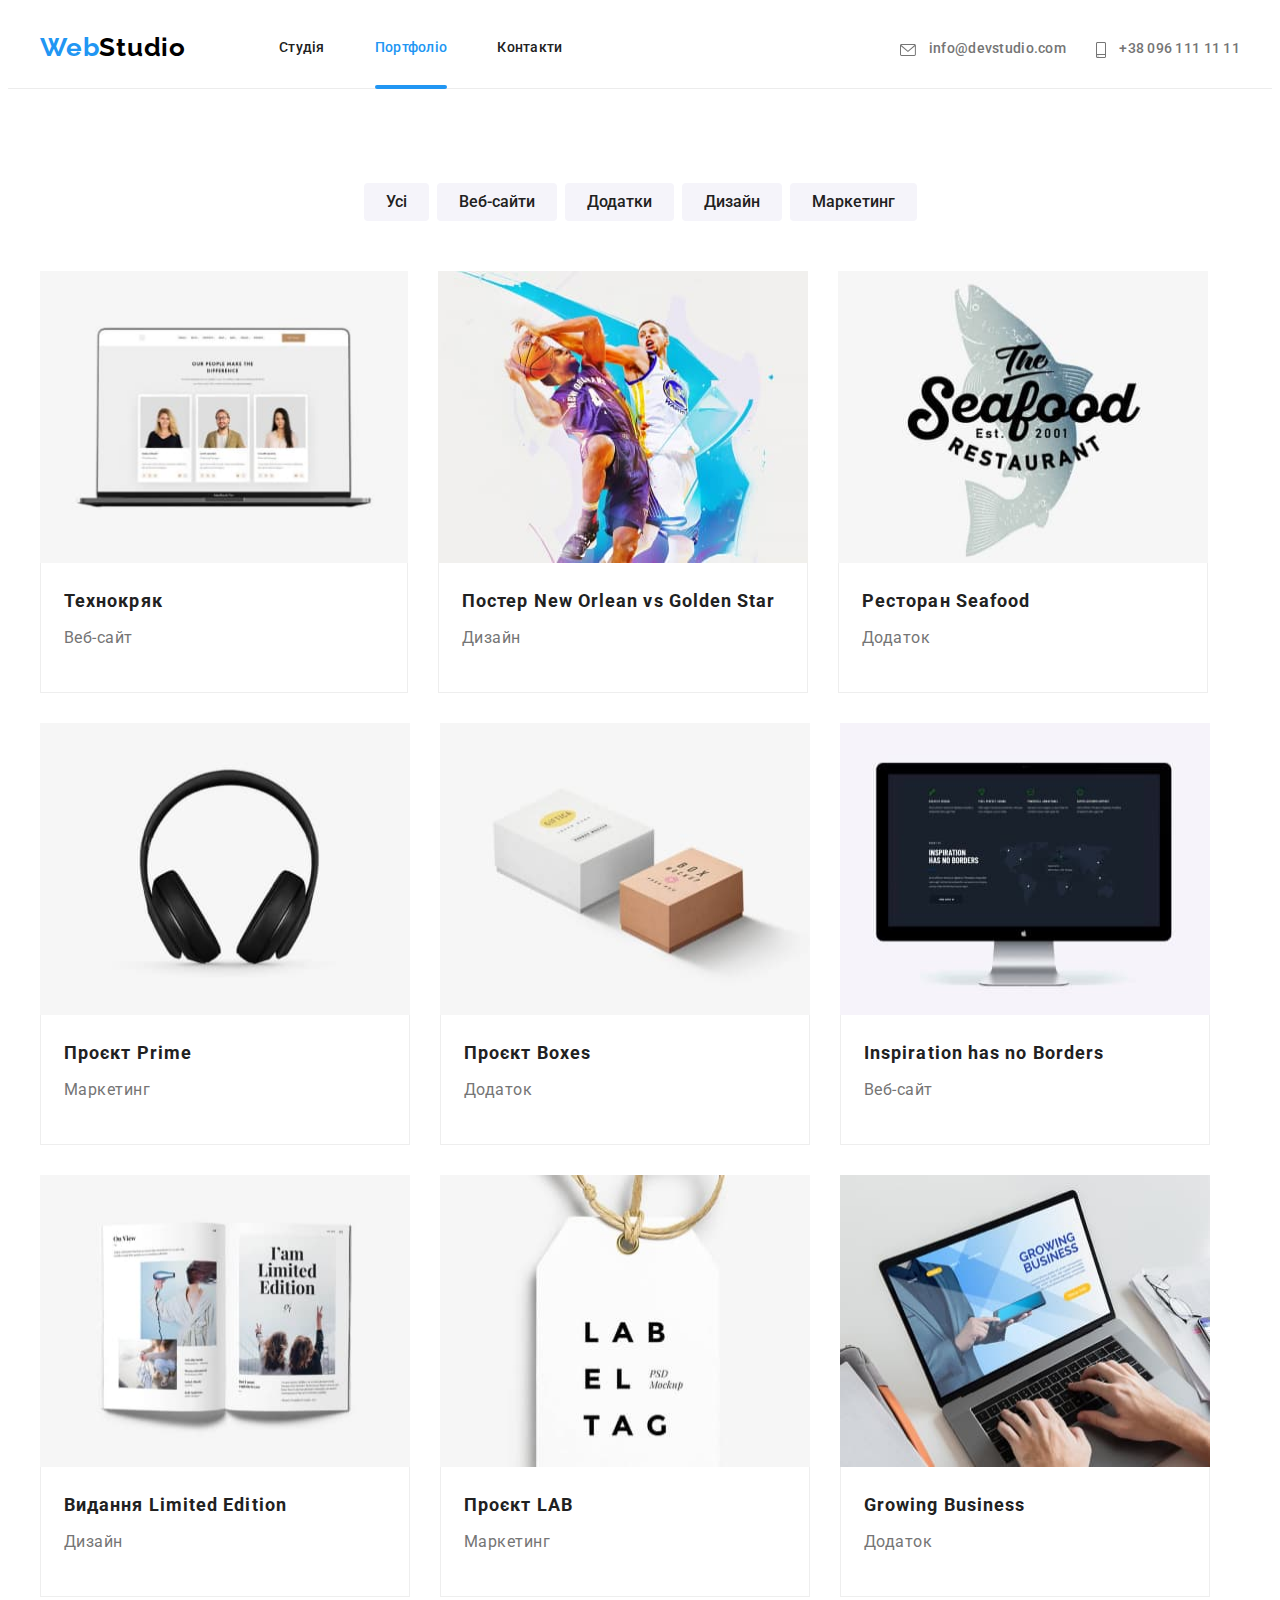
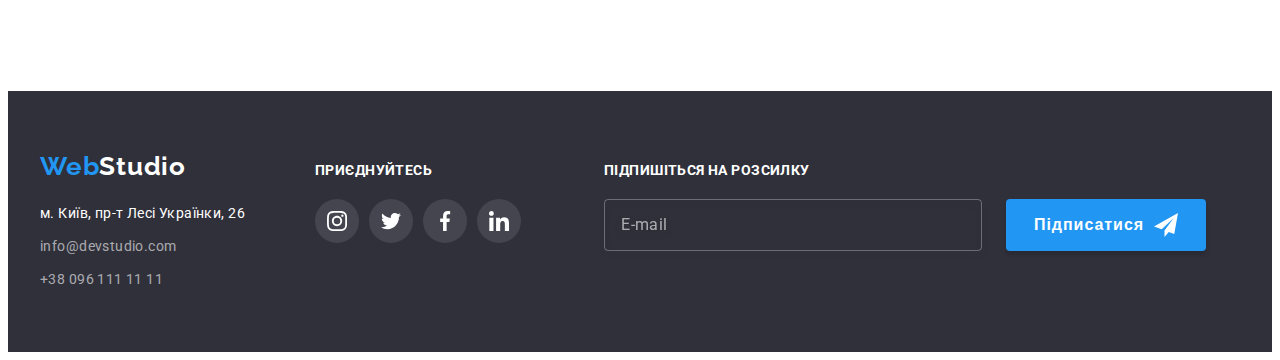
==== portfolio.html @ fc3a4c30 "copy with mod-07" ====
<!DOCTYPE html>
<html lang="uk">
  <head>
    <meta charset="UTF-8" />
    <meta http-equiv="X-UA-Compatible" content="IE=edge" />
    <meta name="viewport" content="width=device-width, initial-scale=1.0" />
    <title>Web studio</title>
    <link
      href="https://fonts.googleapis.com/css2?family=Raleway:wght@700&family=Roboto:wght@400;500;700;900&display=swap"
      rel="stylesheet"
    />
    <link
      rel="stylesheet"
      href="https://cdnjs.cloudflare.com/ajax/libs/modern-normalize/1.1.0/modern-normalize.min.css"
      integrity="sha512-wpPYUAdjBVSE4KJnH1VR1HeZfpl1ub8YT/NKx4PuQ5NmX2tKuGu6U/JRp5y+Y8XG2tV+wKQpNHVUX03MfMFn9Q=="
      crossorigin="anonymous"
      referrerpolicy="no-referrer"
    />
        <link rel="stylesheet" href="./css/main.min.css">
  </head>
  <body>
    <!--                                           ХЕДЕР-->
    <header class="header">
      <div class="header-container">
        <nav class="nav">
          <a href="" class="logo"><span class="logo-header-footer">Web</span>Studio</a>
          <ul class="site-nav list">
            <li class="item"><a href="./index.html" class="link">Студія</a></li>
            <li class="item">
              <a href="" class="link current">Портфоліо</a>
            </li>
            <li class="item"><a href="" class="link">Контакти</a></li>
          </ul>
        </nav>
        <ul class="auth-nav list">
          <li class="item">
            <a href="mailto:info@devstudio.com" class="link">
              <svg class="logo" width="16" height="12">
                <use href="./images/sprite.svg#envelope"></use>
              </svg>
              info@devstudio.com</a
            >
          </li>
          <li class="item">
            <a href="tel:+380961111111" class="link">
              <svg class="logo" width="10" height="16">
                <use href="./images/sprite.svg#smartphone"></use>
              </svg>
              +38 096 111 11 11</a
            >
          </li>
        </ul>
      </div>
    </header>
    <main>
      <section class="section section-footer">
        <div class="container">
          <h1 class="section-title visually-hidden">Портфоліо</h1>
          <!--                               Список кнопок -->
          <ul class="list butt-portfolio">
            <li class="item">
              <button type="button" class="button-grey">Усі</button>
            </li>
            <li class="item">
              <button type="button" class="button-grey">Веб-сайти</button>
            </li>
            <li class="item">
              <button type="button" class="button-grey">Додатки</button>
            </li>
            <li class="item">
              <button type="button" class="button-grey">Дизайн</button>
            </li>
            <li class="item">
              <button type="button" class="button-grey">Маркетинг</button>
            </li>
          </ul>
          <!--                              Портфолио работ -->
          <ul class="portfolio-list list">
            <li class="item">
              <a href="" class="portfolio-link">
                <div class="portfolio-thumb">
                  <img
                    class="portfolio-photo"
                    src="./images/portfolio-01.jpg"
                    alt="Три карточки с фото людей и данными о них"
                    width="368"
                    height="292"
                  />
                  <div class="portfoli-overlay">
                    <p class="text">
                      Ресурс пропонує комплексні пропозиції з різним рівнем
                      функціоналу та сервісів. Все це дозволить відвідувачу
                      отримати вичерпні відомості про компанію чи приватну
                      особу.
                    </p>
                  </div>
                </div>
                <div class="caption-photo">
                  <h2 class="title">Технокряк</h2>
                  <p class="text">Веб-сайт</p>
                </div>
              </a>
            </li>
            <li class="item">
              <a href="" class="portfolio-link">
                <div class="portfolio-thumb">
                  <img
                    class="portfolio-photo"
                    src="./images/portfolio-02.jpg"
                    alt="Два игрока из сражающихся команд"
                    width="370"
                    height="292"
                  />
                  <div class="portfoli-overlay">
                    <p class="text">
                      Ресурс пропонує комплексні пропозиції з різним рівнем
                      функціоналу та сервісів. Все це дозволить відвідувачу
                      отримати вичерпні відомості про компанію чи приватну
                      особу.
                    </p>
                  </div>
                </div>
                <div class="caption-photo">
                  <h2 class="title">Постер New Orlean vs Golden Star</h2>
                  <p class="text">Дизайн</p>
                </div>
              </a>
            </li>
            <li class="item">
              <a href="" class="portfolio-link">
                <div class="portfolio-thumb">
                  <img
                    class="portfolio-photo"
                    src="./images/portfolio-03.jpg"
                    alt="Логотип ресторана"
                    width="370"
                    height="292"
                  />
                  <div class="portfoli-overlay">
                    <p class="text">
                      Ресурс пропонує комплексні пропозиції з різним рівнем
                      функціоналу та сервісів. Все це дозволить відвідувачу
                      отримати вичерпні відомості про компанію чи приватну
                      особу.
                    </p>
                  </div>
                </div>
                <div class="caption-photo">
                  <h2 class="title">Ресторан Seafood</h2>
                  <p class="text">Додаток</p>
                </div>
              </a>
            </li>
            <li class="item">
              <a href="" class="portfolio-link">
                <div class="portfolio-thumb">
                  <img
                    class="portfolio-photo"
                    src="./images/portfolio-04.jpg"
                    alt="Наушники"
                    width="370"
                    height="292"
                  />
                  <div class="portfoli-overlay">
                    <p class="text">
                      Ресурс пропонує комплексні пропозиції з різним рівнем
                      функціоналу та сервісів. Все це дозволить відвідувачу
                      отримати вичерпні відомості про компанію чи приватну
                      особу.
                    </p>
                  </div>
                </div>
                <div class="caption-photo">
                  <h2 class="title">Проєкт Prime</h2>
                  <p class="text">Маркетинг</p>
                </div>
              </a>
            </li>
            <li class="item">
              <a href="" class="portfolio-link">
                <div class="portfolio-thumb">
                  <img
                    class="portfolio-photo"
                    src="./images/portfolio-05.jpg"
                    alt="Две коробки"
                    width="370"
                    height="292"
                  />
                  <div class="portfoli-overlay">
                    <p class="text">
                      Ресурс пропонує комплексні пропозиції з різним рівнем
                      функціоналу та сервісів. Все це дозволить відвідувачу
                      отримати вичерпні відомості про компанію чи приватну
                      особу.
                    </p>
                  </div>
                </div>
                <div class="caption-photo">
                  <h2 class="title">Проєкт Boxes</h2>
                  <p class="text">Додаток</p>
                </div>
              </a>
            </li>
            <li class="item">
              <a href="" class="portfolio-link">
                <div class="portfolio-thumb">
                  <img
                    class="portfolio-photo"
                    src="./images/portfolio-06.jpg"
                    alt="Монитор с работающей программой"
                    width="370"
                    height="292"
                  />
                  <div class="portfoli-overlay">
                    <p class="text">
                      Ресурс пропонує комплексні пропозиції з різним рівнем
                      функціоналу та сервісів. Все це дозволить відвідувачу
                      отримати вичерпні відомості про компанію чи приватну
                      особу.
                    </p>
                  </div>
                </div>
                <div class="caption-photo">
                  <h2 class="title">Inspiration has no Borders</h2>
                  <p class="text">Веб-сайт</p>
                </div>
              </a>
            </li>
            <li class="item">
              <a href="" class="portfolio-link">
                <div class="portfolio-thumb">
                  <img
                    class="portfolio-photo"
                    src="./images/portfolio-07.jpg"
                    alt="Раскрытый журнал"
                    width="370"
                    height="292"
                  />
                  <div class="portfoli-overlay">
                    <p class="text">
                      Ресурс пропонує комплексні пропозиції з різним рівнем
                      функціоналу та сервісів. Все це дозволить відвідувачу
                      отримати вичерпні відомості про компанію чи приватну
                      особу.
                    </p>
                  </div>
                </div>
                <div class="caption-photo">
                  <h2 class="title">Видання Limited Edition</h2>
                  <p class="text">Дизайн</p>
                </div>
              </a>
            </li>
            <li class="item">
              <a href="" class="portfolio-link">
                <div class="portfolio-thumb">
                  <img
                    class="portfolio-photo"
                    src="./images/portfolio-08.jpg"
                    alt="Подвеска"
                    width="370"
                    height="292"
                  />
                  <div class="portfoli-overlay">
                    <p class="text">
                      Ресурс пропонує комплексні пропозиції з різним рівнем
                      функціоналу та сервісів. Все це дозволить відвідувачу
                      отримати вичерпні відомості про компанію чи приватну
                      особу.
                    </p>
                  </div>
                </div>
                <div class="caption-photo">
                  <h2 class="title">Проєкт LAB</h2>
                  <p class="text">Маркетинг</p>
                </div>
              </a>
            </li>
            <li class="item">
              <a href="" class="portfolio-link">
                <div class="portfolio-thumb">
                  <img
                    class="portfolio-photo"
                    src="./images/portfolio-09.jpg"
                    alt="Человек работает за ноутбуком"
                    width="370"
                    height="292"
                  />
                  <div class="portfoli-overlay">
                    <p class="text">
                      Ресурс пропонує комплексні пропозиції з різним рівнем
                      функціоналу та сервісів. Все це дозволить відвідувачу
                      отримати вичерпні відомості про компанію чи приватну
                      особу.
                    </p>
                  </div>
                </div>
                <div class="caption-photo">
                  <h2 class="title">Growing Business</h2>
                  <p class="text">Додаток</p>
                </div>
              </a>
            </li>
          </ul>
        </div>
      </section>
    </main>
    <!--                                            Футер-->

    <footer class="footer">
      <div class="container address-footer">
        <div class="adrress-all">
          <a href="" class="logo"
            ><span class="logo-header-footer">Web</span>Studio</a
          >
          <address class="address">
            <ul class="list">
              <li class="item">
                <a
                  class="link address-link"
                  href="https://goo.gl/maps/MC3FKYj6ZszySW3c8"
                  target="_blank"
                  >м. Київ, пр-т Лесі Українки, 26</a
                >
              </li>
              <li class="item">
                <a href="mailto:info@devstudio.com" class="link email hover"
                  >info@devstudio.com</a
                >
              </li>
              <li>
                <a href="tel:+380961111111" class="link phone hover"
                  >+38 096 111 11 11</a
                >
              </li>
            </ul>
          </address>
        </div>
        <div class="call">
          <strong class="subtitle-call">приєднуйтесь</strong>
          <ul class="list social-call">
            <li class="item-social-call">
              <a class="link-call" href="">
                <svg class="call-social-icon" width="20" height="20">
                  <use href="./images/sprite.svg#instagram"></use>
                </svg>
              </a>
            </li>
            <li class="item-social-call">
              <a class="link-call" href="">
                <svg class="call-social-icon" width="20" height="20">
                  <use href="./images/sprite.svg#twitter"></use>
                </svg>
              </a>
            </li>
            <li class="item-social-call">
              <a class="link-call" href="">
                <svg class="call-social-icon" width="20" height="20">
                  <use href="./images/sprite.svg#facebook"></use>
                </svg>
              </a>
            </li>
            <li class="item-social-call">
              <a class="link-call" href="">
                <svg class="call-social-icon" width="20" height="20">
                  <use href="./images/sprite.svg#linkedin"></use>
                </svg>
              </a>
            </li>
          </ul>
        </div>
        <div class="subscribe">
          <strong class="subscribe-text">Підпишіться на розсилку</strong>

          <form class="form-email">
            <input
              class="email-input"
              type="email"
              name="mail"
              placeholder="E-mail"
            />

            <button class="btn-telegram" type="submit">
              Підписатися

              <svg class="icon-in">
                <use
                  width="24"
                  height="24"
                  href="./images/sprite.svg#send"
                ></use>
              </svg>
            </button>
          </form>

        </div>
      </div>
    </footer>
  </body>
</html>
---- css/main.min.css ----
:root{--color-text-white: #ffffff;--background-color-hero-footer: #2f303a;--background-color: #f5f5f5;--color-acent: #2196f3;--color-black-logo: #000000;--color-title: #212121;--color-text: #757575;--color-button-team: #f5f4fa;--color-footer-telefon: rgba(255, 255, 255, 0.6);--color-btn-active: #188ce8;--color-border: #eeeeee;--color-icon: #afb1b8}body{background-color:var(--color-text-white);color:var(--color-text);font-family:"Roboto",sans-serif}.list{margin-bottom:0;margin-top:0;padding-left:0;list-style:none}h1,h2,h3{margin-bottom:0;margin-top:0}img{display:block}.container{width:1200px;padding-left:15px;padding-right:15px;margin-right:auto;margin-left:auto}.section-title{color:var(--color-title);font-size:36px;line-height:1.17;text-align:center}.visually-hidden{position:absolute;width:1px;height:1px;margin:-1px;border:0;padding:0;white-space:nowrap;clip-path:inset(100%);clip:rect(0 0 0 0);overflow:hidden}.header-container{display:flex;align-items:center;width:1200px;padding-left:15px;padding-right:15px;margin-left:auto;margin-right:auto}.header-container .logo{margin-right:93px;color:var(--color-black-logo);font-family:"Raleway",sans-serif;font-weight:700;font-size:26px;line-height:1.2;letter-spacing:.03em;text-decoration:none}.header{border-bottom:1px solid #ececec}.logo-header-footer{color:var(--color-acent)}.site-nav.list{display:flex;align-items:center}.site-nav .item+.item{margin-left:50px}.nav{display:flex;align-items:center}.site-nav .link{display:block;color:var(--color-title)}.site-nav .link,.auth-nav .link{padding-top:32px;padding-bottom:32px;font-weight:500;font-size:14px;line-height:1.14;letter-spacing:.02em;text-decoration:none;transition:color 250ms cubic-bezier(0.4, 0, 0.2, 1)}.site-nav .link:hover,.site-nav .link:focus{color:var(--color-acent)}.site-nav .link.current{color:var(--color-acent);position:relative}.site-nav .link.current::after{display:block;position:absolute;content:"";width:100%;height:4px;bottom:-1px;left:0;background-color:var(--color-acent);border-radius:2px}.auth-nav.list{display:flex;margin-left:auto}.auth-nav .item+.item{margin-left:30px}.auth-nav .link{color:var(--color-text);fill:var(--color-text);transition:color 250ms cubic-bezier(0.4, 0, 0.2, 1),fill 250ms cubic-bezier(0.4, 0, 0.2, 1)}.auth-nav .link:hover,.auth-nav .link:focus{color:var(--color-acent);fill:var(--color-acent)}.auth-nav .logo{margin-right:10px;vertical-align:middle}.hero{max-width:1600px;margin:0 auto}.hero--overlay{padding-top:200px;padding-bottom:200px;text-align:center;background-image:linear-gradient(to right, rgba(47, 48, 58, 0.4), rgba(47, 48, 58, 0.4)),url("../images/bgd.jpg");background-color:var(--background-color-hero-footer);background-repeat:no-repeat;background-position:center;background-size:cover}.hero__container{width:1200px;padding-left:15px;padding-right:15px;margin-left:auto;margin-right:auto}.hero__title{max-width:696px;margin-bottom:30px;margin-right:auto;margin-left:auto;color:var(--color-text-white);font-weight:900;font-size:44px;line-height:1.36;letter-spacing:.06em;text-transform:uppercase}.button--hero{padding:10px 32px;font-family:inherit;font-size:inherit;font-weight:700;line-height:1.88;letter-spacing:.06em;cursor:pointer;border-radius:4px;border-style:none;box-shadow:0px 4px 4px 0px rgba(0,0,0,.15);transition:background-color 250ms cubic-bezier(0.4, 0, 0.2, 1),box-shadow 250ms cubic-bezier(0.4, 0, 0.2, 1)}.button--hero:hover,.button--hero:focus{background-color:#188ce8;box-shadow:0px 4px 4px 0px rgba(0,0,0,.15)}.section-skill{padding-top:94px;padding-bottom:94px}.section-skill__list{display:flex}.section-skill__item+.section-skill__item{margin-left:30px}.caption-skill__title{margin-bottom:10px;color:var(--color-title);font-size:14px;line-height:1.14;text-transform:uppercase}.caption-skill__text{margin-bottom:0;margin-top:0;font-size:14px;line-height:1.71}.section-skill__thumb{display:flex;width:270px;height:120px;justify-content:center;align-items:center;background-color:var(--color-button-team)}.section-skill__logo{margin:0}.section-skill__caption{margin-top:30px}.section-work{padding-bottom:94px}.section-work__container{padding-top:0}.section-work__title{margin-bottom:50px}.section-work__list{display:flex;justify-content:space-between}.section-work__caption{width:370px;height:294px;position:relative}.caption-work__img{max-width:100%;height:100%}.caption-work__text{position:absolute;bottom:0;left:0;width:100%;font-size:14px;line-height:1.14;font-weight:700;letter-spacing:.03em;text-transform:uppercase;text-align:center;margin-bottom:0;margin-top:0;padding-top:27px;padding-bottom:27px;color:var(--color-text-white);background-color:rgba(47,48,58,.8)}.section-team{padding-bottom:94px;padding-top:94px;background-color:var(--color-button-team)}.team-list{display:flex;justify-content:space-between}.team-list .item{text-align:center;background:#fff;box-shadow:0px 1px 3px rgba(0,0,0,.12),0px 1px 1px rgba(0,0,0,.14),0px 2px 1px rgba(0,0,0,.2);border-radius:0px 0px 4px 4px}.team-list .title{margin-bottom:10px;font-size:16px;color:var(--color-title);font-weight:500;line-height:1.19;margin-bottom:10px}.team-list .text{margin-top:0;margin-bottom:16px;line-height:1.19;color:var(--color-text)}.our-team{margin-bottom:50px}.footer-card{padding-top:30px;padding-bottom:30px}.footer-card .social-media{display:flex;justify-content:center;gap:10px}.footer-card .item-social{width:44px;height:44px}.footer-card .team-social-icon{fill:currentColor}.footer-card .link-team{width:100%;height:100%;border-radius:50%;display:flex;justify-content:center;align-items:center;background-color:rgba(0,0,0,0);color:var(--color-icon);transition:background-color 250ms cubic-bezier(0.4, 0, 0.2, 1),color 250ms cubic-bezier(0.4, 0, 0.2, 1)}.footer-card .link-team:hover,.footer-card .link-team:focus{background-color:var(--color-acent);color:var(--color-text-white)}.section-clients{padding-top:94px;padding-bottom:94px}.section-clients .section-title{margin-bottom:50px}.section-clients .thumb{display:flex;justify-content:center;gap:30px}.section-clients .item{width:170px;height:92px}.section-clients .icon{fill:currentColor}.clients .logo{width:100%;height:100%;display:flex;justify-content:center;align-items:center;border:1px solid #afb1b8;border-radius:4px;color:var(--color-icon);transition:color 250ms cubic-bezier(0.4, 0, 0.2, 1),border 250ms cubic-bezier(0.4, 0, 0.2, 1)}.clients .logo:hover,.clients .logo:focus{border:1px solid var(--color-acent);color:var(--color-acent)}.butt-portfolio{display:flex;justify-content:center;margin-bottom:50px}.butt-portfolio .item+.item{margin-left:8px}.button-grey{padding:6px 22px;border-radius:4px;border-style:none;cursor:pointer;color:var(--color-title);background-color:var(--color-button-team);font-family:inherit;font-size:inherit;font-weight:500;line-height:1.63;text-align:center;letter-spacing:inherit;transition:background-color 250ms cubic-bezier(0.4, 0, 0.2, 1),box-shadow 250ms cubic-bezier(0.4, 0, 0.2, 1),color 250ms cubic-bezier(0.4, 0, 0.2, 1)}.button-grey:hover,.button-grey:focus{color:var(--color-text-white);background-color:var(--color-acent);box-shadow:0px 3px 1px rgba(0,0,0,.1),0px 1px 2px rgba(0,0,0,.08),0px 2px 2px rgba(0,0,0,.12)}.section-footer{padding-bottom:94px;padding-top:94px}.portfolio-link{text-decoration:none}.portfolio-list{display:flex;flex-wrap:wrap;gap:30px}.portfolio-list .title{margin-bottom:4px;margin-left:24px;color:var(--color-title);font-size:18px;line-height:2;letter-spacing:.06em}.portfolio-list .text{margin-bottom:20px;margin-top:0;margin-left:24px;line-height:1.88;letter-spacing:.03em;color:var(--color-text)}.portfolio-list .item{background:var(--color-text-white);box-shadow:inset 0 0 0 1px #eee;transition:box-shadow 250ms cubic-bezier(0.4, 0, 0.2, 1)}.portfolio-list .item:hover{box-shadow:0px 1px 1px rgba(0,0,0,.12),0px 4px 4px rgba(0,0,0,.06),1px 4px 6px rgba(0,0,0,.16)}.caption-photo{padding-bottom:20px;padding-top:20px}.portfolio-thumb{position:relative;overflow:hidden}.portfoli-overlay{position:absolute;width:100%;height:100%;bottom:0;left:0;background-color:rgba(33,150,243,.9);transform:translateY(100%);opacity:0;transition:transform 250ms cubic-bezier(0.4, 0, 0.2, 1),opacity 250ms cubic-bezier(0.4, 0, 0.2, 1),box-shadow 250ms cubic-bezier(0.4, 0, 0.2, 1)}.caption{padding-top:20px}.portfolio-photo{display:block}.portfolio-list>.item:hover .portfoli-overlay{transform:translateY(0);opacity:1}.portfoli-overlay>.text{margin:0;padding-top:63px;padding-bottom:63px;padding-left:24px;padding-right:24px;opacity:0;transition:transform 250ms cubic-bezier(0.4, 0, 0.2, 1),opacity 250ms cubic-bezier(0.4, 0, 0.2, 1);font-size:18px;line-height:1.56;letter-spacing:.03em;color:var(--color-text-white)}.portfolio-list>.item:hover .portfoli-overlay>.text{transform:translateY(0);opacity:1}.button{color:var(--color-text-white);background-color:var(--color-acent)}.footer{padding-bottom:60px;padding-top:60px;background-color:var(--background-color-hero-footer)}.footer .logo{display:inline-block;margin-bottom:20px;color:var(--color-text-white);font-family:"Raleway",sans-serif;font-weight:700;font-size:26px;line-height:1.2;letter-spacing:.03em;text-decoration:none}.address .link{font-style:normal;font-size:14px;line-height:1.71;letter-spacing:.03em;text-decoration:none}.address .address-link{color:var(--color-text-white)}.address .email{display:inline-block;color:var(--color-footer-telefon);transition:color 250ms cubic-bezier(0.4, 0, 0.2, 1)}.address .phone{color:var(--color-footer-telefon);transition:color 250ms cubic-bezier(0.4, 0, 0.2, 1)}.address .item{margin-bottom:9px}.address .hover:hover,.address .hover:focus{color:var(--color-acent)}.call .social-call{display:flex;justify-content:flex-start;gap:10px}.call .subtitle-call{display:block;margin-bottom:20px;font-size:14px;line-height:1.14;letter-spacing:.03em;text-transform:uppercase;color:var(--color-text-white)}.footer .address-footer{display:flex;gap:70px;align-items:baseline}.footer .item-social-call{width:44px;height:44px}.footer .call-social-icon{fill:currentColor}.footer .subscribe-text{font-size:14px;line-height:1.14;letter-spacing:.03em;text-transform:uppercase;display:block;margin-bottom:20px;color:var(--color-text-white)}.footer .link-call{width:100%;height:100%;border-radius:50%;display:flex;justify-content:center;align-items:center;color:var(--color-text-white);background-color:rgba(255,255,255,.1);transition:background-color 250ms cubic-bezier(0.4, 0, 0.2, 1)}.footer .link-call:hover,.footer .link-call:focus{background-color:var(--color-acent)}.subscribe{margin-left:13px}.email-input{width:358px;padding-top:15px;padding-bottom:15px;font:inherit;border:1px solid rgba(255,255,255,.3);filter:drop-shadow(0px 4px 4px rgba(0, 0, 0, 0.15));border-radius:4px;background-color:rgba(0,0,0,0);padding-left:16px;font-weight:400;font-size:16px;line-height:1.25;letter-spacing:.03em;color:var(--color-text-white)}.form-email .btn-telegram{width:200px;margin:0;margin-left:12px;font-weight:700;font-size:16px;line-height:30px;letter-spacing:.06em;color:#fff;background-color:var(--color-acent);box-shadow:0px 4px 4px rgba(0,0,0,.15);border-radius:4px;border-style:none;display:flex;justify-content:center;align-items:center;gap:10px;cursor:pointer;transition:background-color 250ms cubic-bezier(0.4, 0, 0.2, 1)}.form-email .btn-telegram:hover{background-color:var(--color-btn-active)}.form-email{display:flex;gap:12px}.btn-telegram .text{margin-bottom:0;margin-top:0;padding-top:10px;padding-bottom:10px;padding-left:28px}.icon-in{display:block;width:24px;height:24px;fill:var(--color-text-white)}.email-input::placeholder{color:rgba(255,255,255,.6)}.backdrop{position:fixed;top:0;left:0;width:100%;height:100%;background-color:rgba(0,0,0,.2);opacity:1;transition:opacity 250ms cubic-bezier(0.4, 0, 0.2, 1),visibility 250ms cubic-bezier(0.4, 0, 0.2, 1)}.backdrop.is-hidden{opacity:0;pointer-events:none;visibility:hidden}.backdrop.is-hidden .modal{transform:translate(-50%, -50%) scale(1.1)}.modal{position:absolute;top:50%;left:50%;width:528px;min-height:581px;padding:40px;border-radius:4px;background-color:var(--color-text-white);box-shadow:0px 1px 3px rgba(0,0,0,.12),0px 1px 1px rgba(0,0,0,.14),0px 2px 1px rgba(0,0,0,.2);transform:translate(-50%, -50%) scale(1);transition:transform 250ms cubic-bezier(0.4, 0, 0.2, 1)}.button-modal-close{position:absolute;top:8px;right:8px;width:30px;height:30px;border-radius:50%;background:var(--color-text-white);border:1px solid rgba(0,0,0,.1);cursor:pointer;transition:fill 250ms cubic-bezier(0.4, 0, 0.2, 1)}.button-modal-close:hover{fill:var(--color-acent)}.form-title{display:block;margin-bottom:12px;font-weight:700;font-size:20px;line-height:1.15;text-align:center;letter-spacing:.03em;color:var(--color-title)}.form{margin-left:auto;margin-right:auto}.form-field{display:flex;flex-direction:column;margin-bottom:10px}.form-field .form-label{margin-bottom:4px;font-weight:400;font-size:12px;line-height:1.17;letter-spacing:.01em;color:var(--color-text)}.form-field .form-input{width:100%;margin:0;padding:11px 12px;padding-left:42px;border:1px solid rgba(33,33,33,.2);border-radius:4px;outline:rgba(0,0,0,0)}.last-child{margin-bottom:20px}.form-input:focus{border-color:var(--color-acent)}.form-input:focus+.form-icon{fill:var(--color-acent)}.form-field .comment{padding-top:12px;padding-left:16px;font-size:12px;line-height:1.17;letter-spacing:.01em;border:1px solid rgba(33,33,33,.2);border-radius:4px;height:120px;outline:rgba(0,0,0,0);resize:none}.form-field .comment::placeholder{color:rgba(117,117,117,.5)}.form-field .comment:focus{border-color:var(--color-acent)}.form-policy{margin-bottom:30px}.form-policy .link-contract{margin-left:8px;color:var(--color-acent)}.policy{font-size:14px;line-height:1.71;letter-spacing:.03em;color:var(--color-text);display:flex;align-items:center;justify-content:center;position:relative}.check-policy{width:16px;height:15px;border:2px solid var(--color-title);border-radius:2px;margin-right:8px;display:flex;align-items:center;justify-content:center;fill:rgba(0,0,0,0)}.modal-check:checked+.policy .check-policy{background-color:var(--color-acent);border:none;fill:var(--color-text-white)}.form-icon{display:block;width:18px;height:18px;position:absolute;top:50%;transform:translateY(-50%);margin-left:12px}.input-wrap{display:block;position:relative}.btn-form{padding:10px 52px;display:block;margin:0 auto;border-radius:4px;border-style:none;cursor:pointer;font-weight:700;font-size:16px;line-height:1.88;text-align:center;letter-spacing:.06em;color:var(--color-text-white);background-color:var(--color-acent);box-shadow:0px 4px 4px rgba(0,0,0,.15);transition:background-color 250ms cubic-bezier(0.4, 0, 0.2, 1)}.btn-form:hover,.btn-form:focus{background-color:var(--color-btn-active)}/*# sourceMappingURL=main.min.css.map */
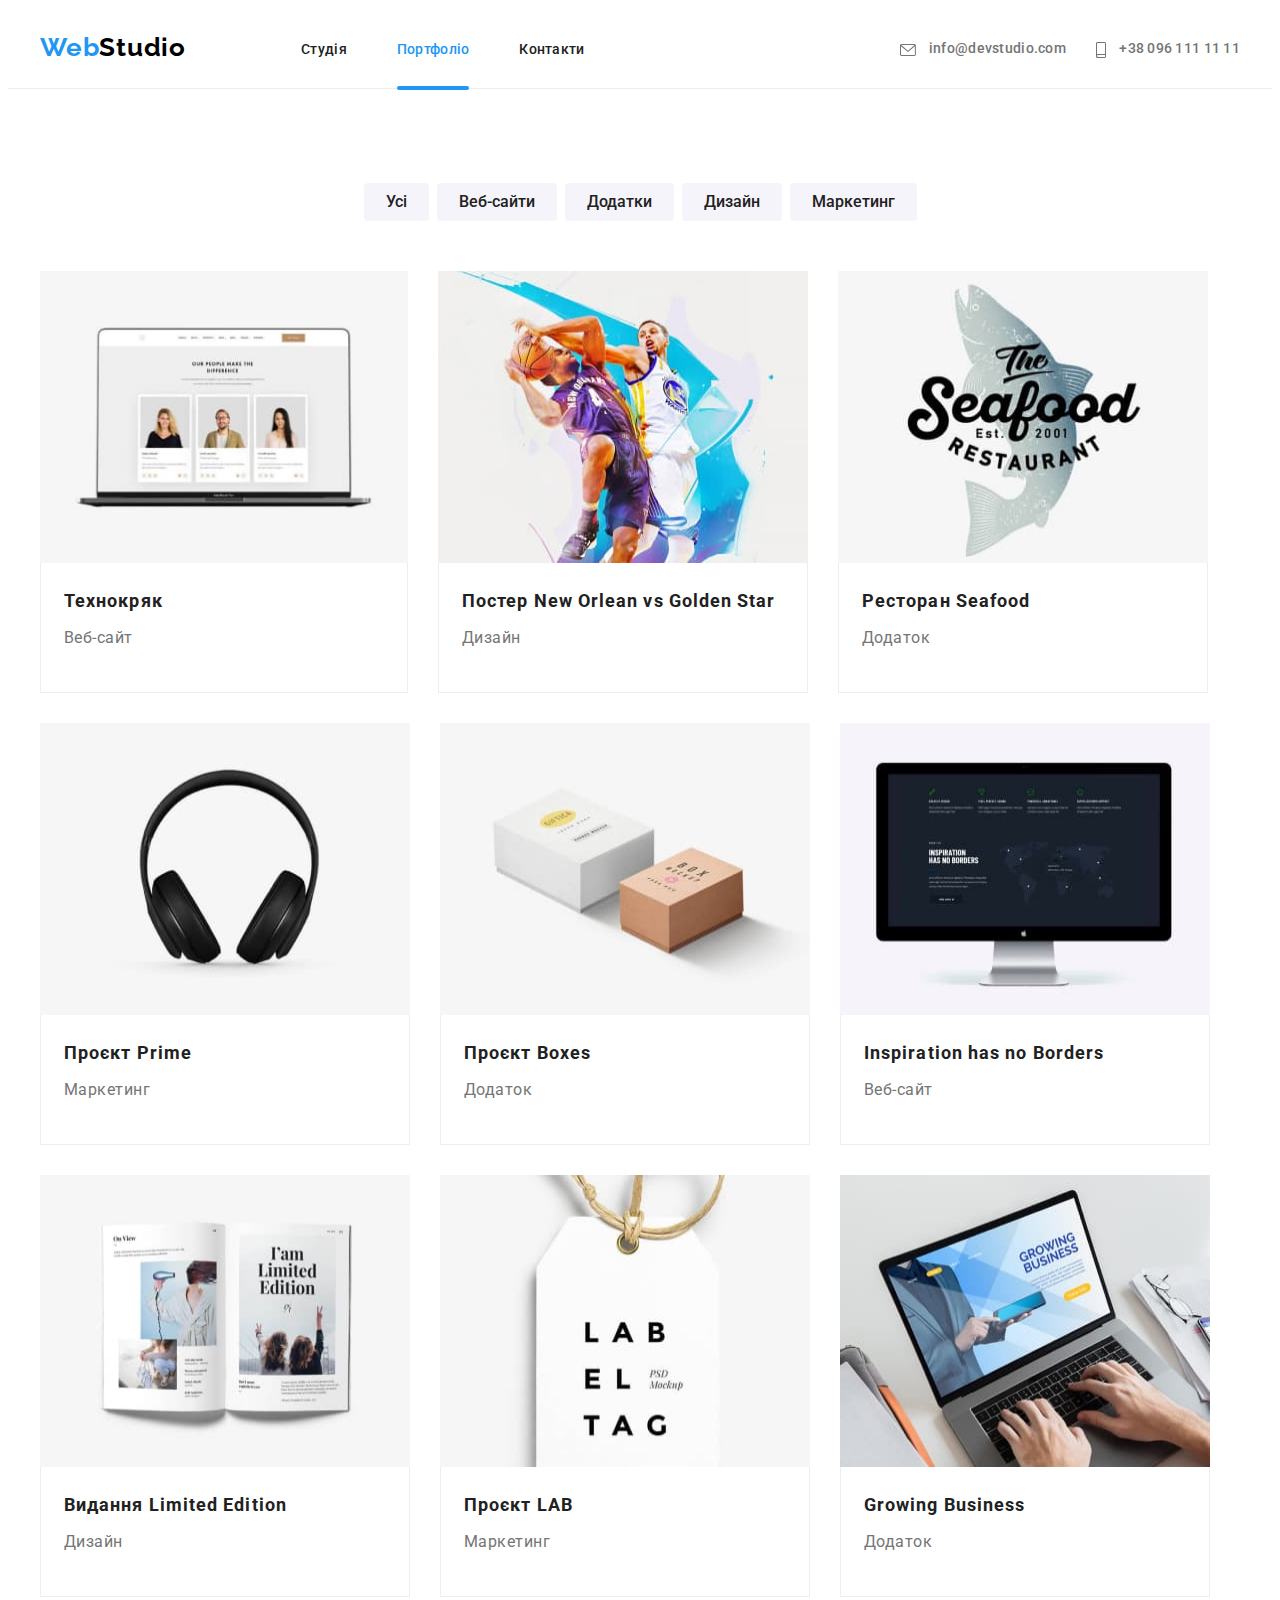
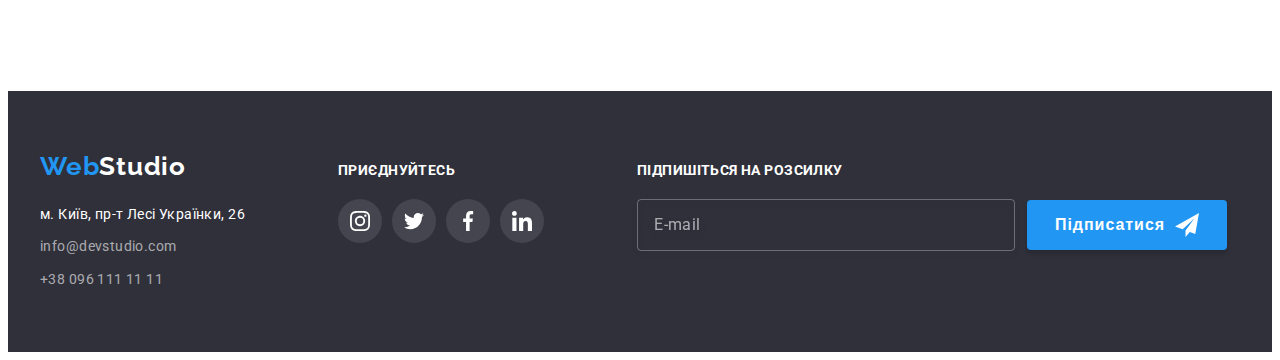
==== commit de740cdf: "add bugs for clients" ====
--- a/portfolio.html
+++ b/portfolio.html
@@ -4,7 +4,7 @@
     <meta charset="UTF-8" />
     <meta http-equiv="X-UA-Compatible" content="IE=edge" />
     <meta name="viewport" content="width=device-width, initial-scale=1.0" />
-    <title>Web studio</title>
+    <title>Web studio 08</title>
     <link
       href="https://fonts.googleapis.com/css2?family=Raleway:wght@700&family=Roboto:wght@400;500;700;900&display=swap"
       rel="stylesheet"
@@ -20,7 +20,8 @@
   </head>
   <body>
     <!--                                           ХЕДЕР-->
-    <header class="header">
+
+    <!-- <header class="header">
       <div class="header-container">
         <nav class="nav">
           <a href="" class="logo"><span class="logo-header-footer">Web</span>Studio</a>
@@ -51,7 +52,83 @@
           </li>
         </ul>
       </div>
+    </header> -->
+
+    <header class="header">
+      <div class="header-container">
+        <nav class="nav">
+          <div class="logo-cross">
+            <a href="" class="logo"
+              ><span class="logo-header-footer">Web</span>Studio</a
+            >
+            <div class="menu-cross">
+              <button
+                class="menu-button"
+                type="button"
+                aria-controls="menu-container"
+                aria-expanded="false"
+                data-menu-button
+              >
+                <svg
+                  width="40"
+                  height="40"
+                  aria-label="Переключатель мобильного меню"
+                >
+                  <use
+                    class="icon-cross"
+                    href="./images/sprite.svg#close-mobile"
+                  ></use>
+                  <use class="icon-menu" href="./images/sprite.svg#menu"></use>
+                </svg>
+              </button>
+            </div>
+          </div>
+
+          <div class="menu-container" id="menu-container" data-menu>
+            <ul class="site-nav list">
+              <li class="item"><a href="./index.html" class="link">Студія</a></li>
+              <li class="item">
+                <a href="" class="link current">Портфоліо</a>
+              </li>
+              <li class="item"><a href="" class="link">Контакти</a></li>
+            </ul>
+
+           <div class="menu-mob-bottom">
+             <ul class="auth-nav list">
+               <li class="item">
+                 <a href="mailto:info@devstudio.com" class="link email">
+                   <svg class="logo" width="16" height="12">
+                     <use href="./images/sprite.svg#envelope"></use>
+                   </svg>
+                   info@devstudio.com</a
+                 >
+               </li>
+               <li class="item">
+                 <a href="tel:+380961111111" class="link phone">
+                   <svg class="logo" width="10" height="16">
+                     <use href="./images/sprite.svg#smartphone"></use>
+                   </svg>
+                   +38 096 111 11 11</a
+                 >
+               </li>
+             </ul>
+            
+             <ul class="list bottom-social">
+               <li class="item"><a class="link" href="">Instagram</a></li>
+               <li class="item"><a class="link" href="">Twitter</a></li>
+               <li class="item"><a class="link" href="">Facebook</a></li>
+               <li class="item"><a class="link not" href="">LinkedIn</a></li>
+             </ul>
+           </div>
+
+          </div>
+
+        </nav>
+      </div>
+
+      
     </header>
+
     <main>
       <section class="section section-footer">
         <div class="container">
--- a/css/main.min.css
+++ b/css/main.min.css
@@ -1 +1 @@
-:root{--color-text-white: #ffffff;--background-color-hero-footer: #2f303a;--background-color: #f5f5f5;--color-acent: #2196f3;--color-black-logo: #000000;--color-title: #212121;--color-text: #757575;--color-button-team: #f5f4fa;--color-footer-telefon: rgba(255, 255, 255, 0.6);--color-btn-active: #188ce8;--color-border: #eeeeee;--color-icon: #afb1b8}body{background-color:var(--color-text-white);color:var(--color-text);font-family:"Roboto",sans-serif}.list{margin-bottom:0;margin-top:0;padding-left:0;list-style:none}h1,h2,h3{margin-bottom:0;margin-top:0}img{display:block}.container{width:1200px;padding-left:15px;padding-right:15px;margin-right:auto;margin-left:auto}.section-title{color:var(--color-title);font-size:36px;line-height:1.17;text-align:center}.visually-hidden{position:absolute;width:1px;height:1px;margin:-1px;border:0;padding:0;white-space:nowrap;clip-path:inset(100%);clip:rect(0 0 0 0);overflow:hidden}.header-container{display:flex;align-items:center;width:1200px;padding-left:15px;padding-right:15px;margin-left:auto;margin-right:auto}.header-container .logo{margin-right:93px;color:var(--color-black-logo);font-family:"Raleway",sans-serif;font-weight:700;font-size:26px;line-height:1.2;letter-spacing:.03em;text-decoration:none}.header{border-bottom:1px solid #ececec}.logo-header-footer{color:var(--color-acent)}.site-nav.list{display:flex;align-items:center}.site-nav .item+.item{margin-left:50px}.nav{display:flex;align-items:center}.site-nav .link{display:block;color:var(--color-title)}.site-nav .link,.auth-nav .link{padding-top:32px;padding-bottom:32px;font-weight:500;font-size:14px;line-height:1.14;letter-spacing:.02em;text-decoration:none;transition:color 250ms cubic-bezier(0.4, 0, 0.2, 1)}.site-nav .link:hover,.site-nav .link:focus{color:var(--color-acent)}.site-nav .link.current{color:var(--color-acent);position:relative}.site-nav .link.current::after{display:block;position:absolute;content:"";width:100%;height:4px;bottom:-1px;left:0;background-color:var(--color-acent);border-radius:2px}.auth-nav.list{display:flex;margin-left:auto}.auth-nav .item+.item{margin-left:30px}.auth-nav .link{color:var(--color-text);fill:var(--color-text);transition:color 250ms cubic-bezier(0.4, 0, 0.2, 1),fill 250ms cubic-bezier(0.4, 0, 0.2, 1)}.auth-nav .link:hover,.auth-nav .link:focus{color:var(--color-acent);fill:var(--color-acent)}.auth-nav .logo{margin-right:10px;vertical-align:middle}.hero{max-width:1600px;margin:0 auto}.hero--overlay{padding-top:200px;padding-bottom:200px;text-align:center;background-image:linear-gradient(to right, rgba(47, 48, 58, 0.4), rgba(47, 48, 58, 0.4)),url("../images/bgd.jpg");background-color:var(--background-color-hero-footer);background-repeat:no-repeat;background-position:center;background-size:cover}.hero__container{width:1200px;padding-left:15px;padding-right:15px;margin-left:auto;margin-right:auto}.hero__title{max-width:696px;margin-bottom:30px;margin-right:auto;margin-left:auto;color:var(--color-text-white);font-weight:900;font-size:44px;line-height:1.36;letter-spacing:.06em;text-transform:uppercase}.button--hero{padding:10px 32px;font-family:inherit;font-size:inherit;font-weight:700;line-height:1.88;letter-spacing:.06em;cursor:pointer;border-radius:4px;border-style:none;box-shadow:0px 4px 4px 0px rgba(0,0,0,.15);transition:background-color 250ms cubic-bezier(0.4, 0, 0.2, 1),box-shadow 250ms cubic-bezier(0.4, 0, 0.2, 1)}.button--hero:hover,.button--hero:focus{background-color:#188ce8;box-shadow:0px 4px 4px 0px rgba(0,0,0,.15)}.section-skill{padding-top:94px;padding-bottom:94px}.section-skill__list{display:flex}.section-skill__item+.section-skill__item{margin-left:30px}.caption-skill__title{margin-bottom:10px;color:var(--color-title);font-size:14px;line-height:1.14;text-transform:uppercase}.caption-skill__text{margin-bottom:0;margin-top:0;font-size:14px;line-height:1.71}.section-skill__thumb{display:flex;width:270px;height:120px;justify-content:center;align-items:center;background-color:var(--color-button-team)}.section-skill__logo{margin:0}.section-skill__caption{margin-top:30px}.section-work{padding-bottom:94px}.section-work__container{padding-top:0}.section-work__title{margin-bottom:50px}.section-work__list{display:flex;justify-content:space-between}.section-work__caption{width:370px;height:294px;position:relative}.caption-work__img{max-width:100%;height:100%}.caption-work__text{position:absolute;bottom:0;left:0;width:100%;font-size:14px;line-height:1.14;font-weight:700;letter-spacing:.03em;text-transform:uppercase;text-align:center;margin-bottom:0;margin-top:0;padding-top:27px;padding-bottom:27px;color:var(--color-text-white);background-color:rgba(47,48,58,.8)}.section-team{padding-bottom:94px;padding-top:94px;background-color:var(--color-button-team)}.team-list{display:flex;justify-content:space-between}.team-list .item{text-align:center;background:#fff;box-shadow:0px 1px 3px rgba(0,0,0,.12),0px 1px 1px rgba(0,0,0,.14),0px 2px 1px rgba(0,0,0,.2);border-radius:0px 0px 4px 4px}.team-list .title{margin-bottom:10px;font-size:16px;color:var(--color-title);font-weight:500;line-height:1.19;margin-bottom:10px}.team-list .text{margin-top:0;margin-bottom:16px;line-height:1.19;color:var(--color-text)}.our-team{margin-bottom:50px}.footer-card{padding-top:30px;padding-bottom:30px}.footer-card .social-media{display:flex;justify-content:center;gap:10px}.footer-card .item-social{width:44px;height:44px}.footer-card .team-social-icon{fill:currentColor}.footer-card .link-team{width:100%;height:100%;border-radius:50%;display:flex;justify-content:center;align-items:center;background-color:rgba(0,0,0,0);color:var(--color-icon);transition:background-color 250ms cubic-bezier(0.4, 0, 0.2, 1),color 250ms cubic-bezier(0.4, 0, 0.2, 1)}.footer-card .link-team:hover,.footer-card .link-team:focus{background-color:var(--color-acent);color:var(--color-text-white)}.section-clients{padding-top:94px;padding-bottom:94px}.section-clients .section-title{margin-bottom:50px}.section-clients .thumb{display:flex;justify-content:center;gap:30px}.section-clients .item{width:170px;height:92px}.section-clients .icon{fill:currentColor}.clients .logo{width:100%;height:100%;display:flex;justify-content:center;align-items:center;border:1px solid #afb1b8;border-radius:4px;color:var(--color-icon);transition:color 250ms cubic-bezier(0.4, 0, 0.2, 1),border 250ms cubic-bezier(0.4, 0, 0.2, 1)}.clients .logo:hover,.clients .logo:focus{border:1px solid var(--color-acent);color:var(--color-acent)}.butt-portfolio{display:flex;justify-content:center;margin-bottom:50px}.butt-portfolio .item+.item{margin-left:8px}.button-grey{padding:6px 22px;border-radius:4px;border-style:none;cursor:pointer;color:var(--color-title);background-color:var(--color-button-team);font-family:inherit;font-size:inherit;font-weight:500;line-height:1.63;text-align:center;letter-spacing:inherit;transition:background-color 250ms cubic-bezier(0.4, 0, 0.2, 1),box-shadow 250ms cubic-bezier(0.4, 0, 0.2, 1),color 250ms cubic-bezier(0.4, 0, 0.2, 1)}.button-grey:hover,.button-grey:focus{color:var(--color-text-white);background-color:var(--color-acent);box-shadow:0px 3px 1px rgba(0,0,0,.1),0px 1px 2px rgba(0,0,0,.08),0px 2px 2px rgba(0,0,0,.12)}.section-footer{padding-bottom:94px;padding-top:94px}.portfolio-link{text-decoration:none}.portfolio-list{display:flex;flex-wrap:wrap;gap:30px}.portfolio-list .title{margin-bottom:4px;margin-left:24px;color:var(--color-title);font-size:18px;line-height:2;letter-spacing:.06em}.portfolio-list .text{margin-bottom:20px;margin-top:0;margin-left:24px;line-height:1.88;letter-spacing:.03em;color:var(--color-text)}.portfolio-list .item{background:var(--color-text-white);box-shadow:inset 0 0 0 1px #eee;transition:box-shadow 250ms cubic-bezier(0.4, 0, 0.2, 1)}.portfolio-list .item:hover{box-shadow:0px 1px 1px rgba(0,0,0,.12),0px 4px 4px rgba(0,0,0,.06),1px 4px 6px rgba(0,0,0,.16)}.caption-photo{padding-bottom:20px;padding-top:20px}.portfolio-thumb{position:relative;overflow:hidden}.portfoli-overlay{position:absolute;width:100%;height:100%;bottom:0;left:0;background-color:rgba(33,150,243,.9);transform:translateY(100%);opacity:0;transition:transform 250ms cubic-bezier(0.4, 0, 0.2, 1),opacity 250ms cubic-bezier(0.4, 0, 0.2, 1),box-shadow 250ms cubic-bezier(0.4, 0, 0.2, 1)}.caption{padding-top:20px}.portfolio-photo{display:block}.portfolio-list>.item:hover .portfoli-overlay{transform:translateY(0);opacity:1}.portfoli-overlay>.text{margin:0;padding-top:63px;padding-bottom:63px;padding-left:24px;padding-right:24px;opacity:0;transition:transform 250ms cubic-bezier(0.4, 0, 0.2, 1),opacity 250ms cubic-bezier(0.4, 0, 0.2, 1);font-size:18px;line-height:1.56;letter-spacing:.03em;color:var(--color-text-white)}.portfolio-list>.item:hover .portfoli-overlay>.text{transform:translateY(0);opacity:1}.button{color:var(--color-text-white);background-color:var(--color-acent)}.footer{padding-bottom:60px;padding-top:60px;background-color:var(--background-color-hero-footer)}.footer .logo{display:inline-block;margin-bottom:20px;color:var(--color-text-white);font-family:"Raleway",sans-serif;font-weight:700;font-size:26px;line-height:1.2;letter-spacing:.03em;text-decoration:none}.address .link{font-style:normal;font-size:14px;line-height:1.71;letter-spacing:.03em;text-decoration:none}.address .address-link{color:var(--color-text-white)}.address .email{display:inline-block;color:var(--color-footer-telefon);transition:color 250ms cubic-bezier(0.4, 0, 0.2, 1)}.address .phone{color:var(--color-footer-telefon);transition:color 250ms cubic-bezier(0.4, 0, 0.2, 1)}.address .item{margin-bottom:9px}.address .hover:hover,.address .hover:focus{color:var(--color-acent)}.call .social-call{display:flex;justify-content:flex-start;gap:10px}.call .subtitle-call{display:block;margin-bottom:20px;font-size:14px;line-height:1.14;letter-spacing:.03em;text-transform:uppercase;color:var(--color-text-white)}.footer .address-footer{display:flex;gap:70px;align-items:baseline}.footer .item-social-call{width:44px;height:44px}.footer .call-social-icon{fill:currentColor}.footer .subscribe-text{font-size:14px;line-height:1.14;letter-spacing:.03em;text-transform:uppercase;display:block;margin-bottom:20px;color:var(--color-text-white)}.footer .link-call{width:100%;height:100%;border-radius:50%;display:flex;justify-content:center;align-items:center;color:var(--color-text-white);background-color:rgba(255,255,255,.1);transition:background-color 250ms cubic-bezier(0.4, 0, 0.2, 1)}.footer .link-call:hover,.footer .link-call:focus{background-color:var(--color-acent)}.subscribe{margin-left:13px}.email-input{width:358px;padding-top:15px;padding-bottom:15px;font:inherit;border:1px solid rgba(255,255,255,.3);filter:drop-shadow(0px 4px 4px rgba(0, 0, 0, 0.15));border-radius:4px;background-color:rgba(0,0,0,0);padding-left:16px;font-weight:400;font-size:16px;line-height:1.25;letter-spacing:.03em;color:var(--color-text-white)}.form-email .btn-telegram{width:200px;margin:0;margin-left:12px;font-weight:700;font-size:16px;line-height:30px;letter-spacing:.06em;color:#fff;background-color:var(--color-acent);box-shadow:0px 4px 4px rgba(0,0,0,.15);border-radius:4px;border-style:none;display:flex;justify-content:center;align-items:center;gap:10px;cursor:pointer;transition:background-color 250ms cubic-bezier(0.4, 0, 0.2, 1)}.form-email .btn-telegram:hover{background-color:var(--color-btn-active)}.form-email{display:flex;gap:12px}.btn-telegram .text{margin-bottom:0;margin-top:0;padding-top:10px;padding-bottom:10px;padding-left:28px}.icon-in{display:block;width:24px;height:24px;fill:var(--color-text-white)}.email-input::placeholder{color:rgba(255,255,255,.6)}.backdrop{position:fixed;top:0;left:0;width:100%;height:100%;background-color:rgba(0,0,0,.2);opacity:1;transition:opacity 250ms cubic-bezier(0.4, 0, 0.2, 1),visibility 250ms cubic-bezier(0.4, 0, 0.2, 1)}.backdrop.is-hidden{opacity:0;pointer-events:none;visibility:hidden}.backdrop.is-hidden .modal{transform:translate(-50%, -50%) scale(1.1)}.modal{position:absolute;top:50%;left:50%;width:528px;min-height:581px;padding:40px;border-radius:4px;background-color:var(--color-text-white);box-shadow:0px 1px 3px rgba(0,0,0,.12),0px 1px 1px rgba(0,0,0,.14),0px 2px 1px rgba(0,0,0,.2);transform:translate(-50%, -50%) scale(1);transition:transform 250ms cubic-bezier(0.4, 0, 0.2, 1)}.button-modal-close{position:absolute;top:8px;right:8px;width:30px;height:30px;border-radius:50%;background:var(--color-text-white);border:1px solid rgba(0,0,0,.1);cursor:pointer;transition:fill 250ms cubic-bezier(0.4, 0, 0.2, 1)}.button-modal-close:hover{fill:var(--color-acent)}.form-title{display:block;margin-bottom:12px;font-weight:700;font-size:20px;line-height:1.15;text-align:center;letter-spacing:.03em;color:var(--color-title)}.form{margin-left:auto;margin-right:auto}.form-field{display:flex;flex-direction:column;margin-bottom:10px}.form-field .form-label{margin-bottom:4px;font-weight:400;font-size:12px;line-height:1.17;letter-spacing:.01em;color:var(--color-text)}.form-field .form-input{width:100%;margin:0;padding:11px 12px;padding-left:42px;border:1px solid rgba(33,33,33,.2);border-radius:4px;outline:rgba(0,0,0,0)}.last-child{margin-bottom:20px}.form-input:focus{border-color:var(--color-acent)}.form-input:focus+.form-icon{fill:var(--color-acent)}.form-field .comment{padding-top:12px;padding-left:16px;font-size:12px;line-height:1.17;letter-spacing:.01em;border:1px solid rgba(33,33,33,.2);border-radius:4px;height:120px;outline:rgba(0,0,0,0);resize:none}.form-field .comment::placeholder{color:rgba(117,117,117,.5)}.form-field .comment:focus{border-color:var(--color-acent)}.form-policy{margin-bottom:30px}.form-policy .link-contract{margin-left:8px;color:var(--color-acent)}.policy{font-size:14px;line-height:1.71;letter-spacing:.03em;color:var(--color-text);display:flex;align-items:center;justify-content:center;position:relative}.check-policy{width:16px;height:15px;border:2px solid var(--color-title);border-radius:2px;margin-right:8px;display:flex;align-items:center;justify-content:center;fill:rgba(0,0,0,0)}.modal-check:checked+.policy .check-policy{background-color:var(--color-acent);border:none;fill:var(--color-text-white)}.form-icon{display:block;width:18px;height:18px;position:absolute;top:50%;transform:translateY(-50%);margin-left:12px}.input-wrap{display:block;position:relative}.btn-form{padding:10px 52px;display:block;margin:0 auto;border-radius:4px;border-style:none;cursor:pointer;font-weight:700;font-size:16px;line-height:1.88;text-align:center;letter-spacing:.06em;color:var(--color-text-white);background-color:var(--color-acent);box-shadow:0px 4px 4px rgba(0,0,0,.15);transition:background-color 250ms cubic-bezier(0.4, 0, 0.2, 1)}.btn-form:hover,.btn-form:focus{background-color:var(--color-btn-active)}/*# sourceMappingURL=main.min.css.map */+:root{--color-text-white: #ffffff;--background-color-hero-footer: #2f303a;--background-color: #f5f5f5;--color-acent: #2196f3;--color-black-logo: #000000;--color-title: #212121;--color-text: #757575;--color-button-team: #f5f4fa;--color-footer-telefon: rgba(255, 255, 255, 0.6);--color-btn-active: #188ce8;--color-border: #eeeeee;--color-icon: #afb1b8}body{background-color:var(--color-text-white);color:var(--color-text);font-family:"Roboto",sans-serif}.list{margin-bottom:0;margin-top:0;padding-left:0;list-style:none}h1,h2,h3{margin-bottom:0;margin-top:0}img{display:block}.container{padding-left:15px;padding-right:15px;margin-right:auto;margin-left:auto}@media screen and (min-width: 480px){.container{width:480px}}@media screen and (min-width: 768px){.container{width:768px}}@media screen and (min-width: 1200px){.container{width:1200px}}.section-title{color:var(--color-title);font-size:36px;line-height:1.17;text-align:center;letter-spacing:.03em}@media screen and (max-width: 1199px){.section-title{font-size:28px;line-height:1.18}}.visually-hidden{position:absolute;width:1px;height:1px;margin:-1px;border:0;padding:0;white-space:nowrap;clip-path:inset(100%);clip:rect(0 0 0 0);overflow:hidden}.header-container{padding-left:15px;padding-right:15px;margin-left:auto;margin-right:auto}@media screen and (min-width: 480px){.header-container{width:480px}}@media screen and (min-width: 768px){.header-container{width:768px}}@media screen and (min-width: 1200px){.header-container{width:1200px}}@media screen and (min-width: 768px){.header-container .nav{display:flex;align-items:center;justify-content:space-between}}.logo{color:var(--color-black-logo);font-family:"Raleway",sans-serif;font-weight:700;font-size:24px;line-height:1.17;letter-spacing:.03em;text-decoration:none}@media screen and (min-width: 1200px){.logo{font-size:26px;line-height:1.2}}@media screen and (max-width: 767px){.logo{z-index:1}}.logo-header-footer{color:var(--color-acent)}.header{border-bottom:1px solid #ececec}.site-nav.list{display:flex;flex-direction:column;gap:32px}@media screen and (min-width: 768px){.site-nav.list{flex-direction:row;gap:50px;margin-bottom:0}}.site-nav .link{text-decoration:none;transition:color 250ms cubic-bezier(0.4, 0, 0.2, 1);font-weight:500;font-size:40px;line-height:1.18;letter-spacing:.02em;color:var(--color-title)}@media screen and (min-width: 768px){.site-nav .link{font-size:14px;line-height:1.14;letter-spacing:.02em;padding-top:32px;padding-bottom:32px}}.site-nav .link:hover,.site-nav .link:focus{color:var(--color-acent)}@media screen and (min-width: 768px){.site-nav .link.current{color:var(--color-acent);position:relative}.site-nav .link.current::after{display:block;position:absolute;content:"";width:100%;height:4px;bottom:-1px;left:0;background-color:var(--color-acent);border-radius:2px}}.auth-nav .link{text-decoration:none;transition:color 250ms cubic-bezier(0.4, 0, 0.2, 1);font-weight:500;font-size:14px;line-height:1.14;letter-spacing:.02em;color:var(--color-title)}@media screen and (min-width: 768px)and (max-width: 1199px){.auth-nav .link{padding-top:0;padding-bottom:0}}@media screen and (max-width: 767px){.header-container .logo-cross{display:flex;justify-content:space-between;align-items:center}}.auth-nav .link{color:var(--color-text);fill:var(--color-text);transition:color 250ms cubic-bezier(0.4, 0, 0.2, 1),fill 250ms cubic-bezier(0.4, 0, 0.2, 1)}.auth-nav .link:hover,.auth-nav .link:focus{color:var(--color-acent);fill:var(--color-acent)}.auth-nav .logo{margin-right:10px;vertical-align:middle}.header .auth-nav{display:flex;flex-direction:column-reverse;gap:32px;margin-bottom:64px}@media screen and (min-width: 768px){.header .auth-nav{flex-direction:row;gap:30px;margin-bottom:0}}@media screen and (min-width: 768px)and (max-width: 1199px){.header .auth-nav{flex-direction:column;gap:10px}}@media screen and (max-width: 767px){.auth-nav .email{font-weight:500;font-size:24px;line-height:1.17;letter-spacing:.02em;text-decoration:none;color:var(--color-text)}}@media screen and (max-width: 767px){.auth-nav .phone{font-weight:500;font-size:34px;line-height:1.18;letter-spacing:.02em;text-decoration:none;color:var(--color-acent)}}@media screen and (max-width: 767px){.auth-nav .logo{display:none}}.bottom-social{display:flex;gap:10px}.bottom-social .link{position:relative;text-decoration:none;font-weight:500;font-size:18px;line-height:1.22px;letter-spacing:.02em;color:var(--color-acent)}.bottom-social .link{padding-right:10px;border-right:1px solid rgba(33,33,33,.2)}.link.not{border-right:0}@media screen and (min-width: 768px){.bottom-social{display:none}}@media screen and (min-width: 768px){.header .menu-container{display:flex;align-items:center;height:80px}}@media screen and (min-width: 1200px){.header .menu-container{gap:315px}}@media screen and (min-width: 768px)and (max-width: 1199px){.header .menu-container{gap:96px}}.nav .menu-button{display:inline-flex;margin:0;padding:0;border:none;background-color:rgba(0,0,0,0);cursor:pointer}@media screen and (min-width: 768px){.nav .menu-button{display:none}}.menu-button .icon-cross{display:none}.menu-button.is-open .icon-cross{display:block}.menu-button.is-open .icon-menu{display:none}.header-container{position:relative}.menu-container{background-color:var(--color-text-white)}@media screen and (max-width: 767px){.menu-container{padding-top:48px;padding-right:15px;padding-bottom:48px;padding-left:40px;display:none;position:absolute;top:0;left:50%;transform:translateX(-50%);width:100vw;height:100vh;z-index:5}.menu-container.is-open{display:block}}.menu-cross .menu-button .icon-cross{transition:fill 250ms cubic-bezier(0.4, 0, 0.2, 1)}.menu-button.is-open:hover .icon-cross{fill:var(--color-acent)}@media screen and (max-width: 767px){.menu-cross{z-index:6;padding-top:10px}}@media screen and (max-width: 767px){.menu-container.is-open{display:flex;flex-direction:column;justify-content:space-between}}.hero{max-width:1600px;margin:0 auto}.hero--overlay{padding-top:118px;padding-bottom:118px;text-align:center;background-image:linear-gradient(to right, rgba(47, 48, 58, 0.4), rgba(47, 48, 58, 0.4)),url("../images/Header-mob-1x-min.jpg");background-color:var(--background-color-hero-footer);background-repeat:no-repeat;background-position:center;background-size:cover}@media(min-device-pixel-ratio: 2),(min-resolution: 192dpi),(min-resolution: 2dppx){.hero--overlay{background-image:linear-gradient(to right, rgba(47, 48, 58, 0.4), rgba(47, 48, 58, 0.4)),url("../images/Header-mob-2x-min.jpg")}}@media screen and (min-width: 768px){.hero--overlay{background-image:linear-gradient(to right, rgba(47, 48, 58, 0.4), rgba(47, 48, 58, 0.4)),url("../images/Header-tabl-1x-min.jpg")}}@media screen and (min-width: 768px)and (min-device-pixel-ratio: 2),screen and (min-width: 768px)and (min-resolution: 192dpi),screen and (min-width: 768px)and (min-resolution: 2dppx){.hero--overlay{background-image:linear-gradient(to right, rgba(47, 48, 58, 0.4), rgba(47, 48, 58, 0.4)),url("../images/Header-tabl-2x-min.jpg")}}@media screen and (min-width: 768px)and (min-width: 1200px){.hero--overlay{padding-top:200px;padding-bottom:200px;background-image:linear-gradient(to right, rgba(47, 48, 58, 0.4), rgba(47, 48, 58, 0.4)),url("../images/bgd.jpg")}}@media screen and (min-width: 768px)and (min-width: 1200px)and (min-device-pixel-ratio: 2),screen and (min-width: 768px)and (min-width: 1200px)and (min-resolution: 192dpi),screen and (min-width: 768px)and (min-width: 1200px)and (min-resolution: 2dppx){.hero--overlay{background-image:linear-gradient(to right, rgba(47, 48, 58, 0.4), rgba(47, 48, 58, 0.4)),url("../images/bgd-2x-min.jpg")}}.hero--overlay .hero__container{padding-left:15px;padding-right:15px;margin-left:auto;margin-right:auto}@media screen and (min-width: 480px){.hero--overlay .hero__container{width:480px}}@media screen and (min-width: 768px){.hero--overlay .hero__container{width:768px}}@media screen and (min-width: 1200px){.hero--overlay .hero__container{width:1200px}}.hero--overlay .hero__title{max-width:360px;margin-bottom:30px;margin-right:auto;margin-left:auto;color:var(--color-text-white);font-weight:900;font-size:26px;line-height:1.62;letter-spacing:.06em;text-transform:uppercase}@media screen and (min-width: 1200px){.hero--overlay .hero__title{max-width:696px;font-size:44px;line-height:1.36}}.hero--overlay .button--hero{padding:10px 32px;font-family:inherit;font-size:inherit;font-weight:700;line-height:1.88;letter-spacing:.06em;cursor:pointer;border-radius:4px;border-style:none;box-shadow:0px 4px 4px 0px rgba(0,0,0,.15);transition:background-color 250ms cubic-bezier(0.4, 0, 0.2, 1),box-shadow 250ms cubic-bezier(0.4, 0, 0.2, 1)}.hero--overlay .button--hero:hover,.hero--overlay .button--hero:focus{background-color:#188ce8;box-shadow:0px 4px 4px 0px rgba(0,0,0,.15)}.section-skill{padding-top:60px;padding-bottom:60px}@media screen and (min-width: 1200px){.section-skill{padding-top:94px;padding-bottom:94px}}.section-skill__list{width:100%;display:flex;flex-wrap:wrap;gap:30px}@media screen and (min-width: 768px){.section-skill__item{width:calc((100% - 30px)/2)}}@media screen and (min-width: 1200px){.section-skill__item{width:calc((100% - 90px)/4)}}.section-skill__thumb{width:100%;display:flex;height:120px;justify-content:center;align-items:center;background-color:var(--color-button-team)}.section-skill__logo{margin:0}.section-skill__caption{margin-top:30px}.caption-skill__title{margin-bottom:10px;color:var(--color-title);font-size:14px;line-height:1.14;letter-spacing:.03em;text-transform:uppercase}@media screen and (max-width: 767px){.caption-skill__title{text-align:center}}.caption-skill__text{margin-bottom:0;margin-top:0;font-size:14px;line-height:1.71;letter-spacing:.03em}.section-work{padding-bottom:94px}@media screen and (max-width: 1199px){.section-work{display:none}}.section-work__container{padding-top:0}.section-work__title{margin-bottom:50px}.section-work__list{display:flex;justify-content:space-between}.section-work__caption{width:370px;height:294px;position:relative}.caption-work__img{max-width:100%;height:100%}.caption-work__text{position:absolute;bottom:0;left:0;width:100%;font-size:14px;line-height:1.14;font-weight:700;letter-spacing:.03em;text-transform:uppercase;text-align:center;margin-bottom:0;margin-top:0;padding-top:27px;padding-bottom:27px;color:var(--color-text-white);background-color:rgba(47,48,58,.8)}.section-team{padding-bottom:60px;padding-top:60px;background-color:var(--color-button-team)}@media screen and (min-width: 1200px){.section-team{padding-top:94px;padding-bottom:94px}}.section-team .team-list{display:flex;flex-wrap:wrap;gap:30px}.section-team .item{width:100%;text-align:center;background:#fff;box-shadow:0px 1px 3px rgba(0,0,0,.12),0px 1px 1px rgba(0,0,0,.14),0px 2px 1px rgba(0,0,0,.2);border-radius:0px 0px 4px 4px}@media screen and (min-width: 768px){.section-team .item{width:calc((100% - 30px)/2)}}@media screen and (min-width: 1200px){.section-team .item{width:calc((100% - 90px)/4)}}.section-team .img-our-team{width:100%}.section-team .title{margin-bottom:10px;font-size:16px;color:var(--color-title);font-weight:500;line-height:1.19}.section-team .text{margin-top:0;margin-bottom:16px;line-height:1.19;color:var(--color-text)}.section-team .our-team{margin-bottom:50px}@media screen and (max-width: 1199px){.section-team .our-team{margin-bottom:30px}}.section-team .footer-card{padding-top:30px;padding-bottom:30px}.section-team .social-media{display:flex;justify-content:center;gap:10px}.section-team .item-social{width:44px;height:44px}.section-team .team-social-icon{fill:currentColor}.footer-card .link-team{width:100%;height:100%;border-radius:50%;display:flex;justify-content:center;align-items:center;background-color:rgba(0,0,0,0);color:var(--color-icon);transition:background-color 250ms cubic-bezier(0.4, 0, 0.2, 1),color 250ms cubic-bezier(0.4, 0, 0.2, 1)}.footer-card .link-team:hover,.footer-card .link-team:focus{background-color:var(--color-acent);color:var(--color-text-white)}.section-clients{padding-top:60px;padding-bottom:60px}@media screen and (min-width: 1200px){.section-clients{padding-top:94px;padding-bottom:94px}}.section-clients .section-title{margin-bottom:50px}@media screen and (max-width: 1199px){.section-clients .section-title{margin-bottom:30px}}.section-clients .thumb{display:flex;flex-wrap:wrap;gap:30px;justify-content:center}.section-clients .item{height:92px}@media screen and (min-width: 480px){.section-clients .item{width:calc((100% - 30px)/2)}}@media screen and (min-width: 768px){.section-clients .item{width:calc((100% - 60px)/3)}}@media screen and (min-width: 1200px){.section-clients .item{width:calc((100% - 150px)/6)}}.section-clients .icon{fill:currentColor}.clients .logo{width:100%;height:100%;display:flex;justify-content:center;align-items:center;border:1px solid #afb1b8;border-radius:4px;color:var(--color-icon);transition:color 250ms cubic-bezier(0.4, 0, 0.2, 1),border 250ms cubic-bezier(0.4, 0, 0.2, 1)}.clients .logo:hover,.clients .logo:focus{border:1px solid var(--color-acent);color:var(--color-acent)}.butt-portfolio{display:flex;justify-content:center;margin-bottom:50px}.butt-portfolio .item+.item{margin-left:8px}.button-grey{padding:6px 22px;border-radius:4px;border-style:none;cursor:pointer;color:var(--color-title);background-color:var(--color-button-team);font-family:inherit;font-size:inherit;font-weight:500;line-height:1.63;text-align:center;letter-spacing:inherit;transition:background-color 250ms cubic-bezier(0.4, 0, 0.2, 1),box-shadow 250ms cubic-bezier(0.4, 0, 0.2, 1),color 250ms cubic-bezier(0.4, 0, 0.2, 1)}.button-grey:hover,.button-grey:focus{color:var(--color-text-white);background-color:var(--color-acent);box-shadow:0px 3px 1px rgba(0,0,0,.1),0px 1px 2px rgba(0,0,0,.08),0px 2px 2px rgba(0,0,0,.12)}.section-footer{padding-bottom:94px;padding-top:94px}.portfolio-link{text-decoration:none}.portfolio-list{display:flex;flex-wrap:wrap;gap:30px}.portfolio-list .title{margin-bottom:4px;margin-left:24px;color:var(--color-title);font-size:18px;line-height:2;letter-spacing:.06em}.portfolio-list .text{margin-bottom:20px;margin-top:0;margin-left:24px;line-height:1.88;letter-spacing:.03em;color:var(--color-text)}.portfolio-list .item{background:var(--color-text-white);box-shadow:inset 0 0 0 1px #eee;transition:box-shadow 250ms cubic-bezier(0.4, 0, 0.2, 1)}.portfolio-list .item:hover{box-shadow:0px 1px 1px rgba(0,0,0,.12),0px 4px 4px rgba(0,0,0,.06),1px 4px 6px rgba(0,0,0,.16)}.caption-photo{padding-bottom:20px;padding-top:20px}.portfolio-thumb{position:relative;overflow:hidden}.portfoli-overlay{position:absolute;width:100%;height:100%;bottom:0;left:0;background-color:rgba(33,150,243,.9);transform:translateY(100%);opacity:0;transition:transform 250ms cubic-bezier(0.4, 0, 0.2, 1),opacity 250ms cubic-bezier(0.4, 0, 0.2, 1),box-shadow 250ms cubic-bezier(0.4, 0, 0.2, 1)}.caption{padding-top:20px}.portfolio-photo{display:block}.portfolio-list>.item:hover .portfoli-overlay{transform:translateY(0);opacity:1}.portfoli-overlay>.text{margin:0;padding-top:63px;padding-bottom:63px;padding-left:24px;padding-right:24px;opacity:0;transition:transform 250ms cubic-bezier(0.4, 0, 0.2, 1),opacity 250ms cubic-bezier(0.4, 0, 0.2, 1);font-size:18px;line-height:1.56;letter-spacing:.03em;color:var(--color-text-white)}.portfolio-list>.item:hover .portfoli-overlay>.text{transform:translateY(0);opacity:1}.button{color:var(--color-text-white);background-color:var(--color-acent)}.footer{padding-bottom:60px;padding-top:60px;background-color:var(--background-color-hero-footer)}.footer .logo{display:inline-block;margin-bottom:20px;color:var(--color-text-white);font-family:"Raleway",sans-serif;font-weight:700;font-size:24px;line-height:1.17;letter-spacing:.03em;text-decoration:none}@media screen and (min-width: 1200px){.footer .logo{font-size:26px;line-height:1.2}}@media screen and (max-width: 1199px){.adrress-all{text-align:center;margin-bottom:60px}}.adrress-all .link{font-style:normal;font-size:14px;line-height:1.71;letter-spacing:.03em;text-decoration:none}.adrress-all .address-link{color:var(--color-text-white)}.adrress-all .email{display:inline-block;color:var(--color-footer-telefon);transition:color 250ms cubic-bezier(0.4, 0, 0.2, 1)}.adrress-all .phone{color:var(--color-footer-telefon);transition:color 250ms cubic-bezier(0.4, 0, 0.2, 1)}.adrress-all .item{margin-bottom:9px}.address .hover:hover,.address .hover:focus{color:var(--color-acent)}@media screen and (max-width: 1199px){.call{text-align:center;margin-bottom:60px}}.call .social-call{display:flex;gap:10px}@media screen and (max-width: 1199px){.call .social-call{justify-content:center}}.call .subtitle-call{display:block;margin-bottom:20px;font-size:14px;line-height:1.14;letter-spacing:.03em;text-transform:uppercase;color:var(--color-text-white)}@media screen and (min-width: 1200px){.footer .address-footer{display:flex;gap:93px;align-items:baseline}}.footer .item-social-call{width:44px;height:44px}.footer .call-social-icon{fill:currentColor}.footer .subscribe-text{font-size:14px;line-height:1.14;letter-spacing:.03em;text-transform:uppercase;display:block;margin-bottom:20px;color:var(--color-text-white)}.footer .link-call{width:100%;height:100%;border-radius:50%;display:flex;justify-content:center;align-items:center;color:var(--color-text-white);background-color:rgba(255,255,255,.1);transition:background-color 250ms cubic-bezier(0.4, 0, 0.2, 1)}.footer .link-call:hover,.footer .link-call:focus{background-color:var(--color-acent)}@media screen and (min-width: 768px){.footer-tablet{display:flex;gap:165px;align-items:baseline;justify-content:center}}@media screen and (min-width: 1200px){.footer-tablet{gap:70px}}@media screen and (max-width: 1199px){.subscribe{text-align:center}}@media screen and (max-width: 1199px){.form-email{text-align:center;margin-left:auto;margin-right:auto}}.email-input{width:358px;padding-top:15px;padding-bottom:15px;font:inherit;border:1px solid rgba(255,255,255,.3);filter:drop-shadow(0px 4px 4px rgba(0, 0, 0, 0.15));border-radius:4px;background-color:rgba(0,0,0,0);padding-left:16px;font-weight:400;font-size:16px;line-height:1.25;letter-spacing:.03em;color:var(--color-text-white)}@media screen and (max-width: 1199px){.email-input{width:450px}}.form-email .btn-telegram{width:200px;height:50px;font-weight:700;font-size:16px;line-height:30px;letter-spacing:.06em;color:#fff;background-color:var(--color-acent);box-shadow:0px 4px 4px rgba(0,0,0,.15);border-radius:4px;border-style:none;display:flex;justify-content:center;align-items:center;gap:10px;cursor:pointer;transition:background-color 250ms cubic-bezier(0.4, 0, 0.2, 1)}.form-email .btn-telegram:hover{background-color:var(--color-btn-active)}.form-email{display:flex;flex-direction:column;gap:20px;align-items:center}@media screen and (min-width: 1200px){.form-email{flex-direction:row;gap:12px}}.btn-telegram .text{margin-bottom:0;margin-top:0;padding-top:10px;padding-bottom:10px;padding-left:28px}.icon-in{display:block;width:24px;height:24px;fill:var(--color-text-white)}.email-input::placeholder{color:rgba(255,255,255,.6)}.backdrop{position:fixed;top:0;left:0;width:100%;height:100%;background-color:rgba(0,0,0,.2);opacity:1;transition:opacity 250ms cubic-bezier(0.4, 0, 0.2, 1),visibility 250ms cubic-bezier(0.4, 0, 0.2, 1)}.backdrop.is-hidden{opacity:0;pointer-events:none;visibility:hidden}.backdrop.is-hidden .modal{transform:translate(-50%, -50%) scale(1.1)}.modal{position:absolute;top:50%;left:50%;width:450px;min-height:609px;padding:40px;border-radius:4px;background-color:var(--color-text-white);box-shadow:0px 1px 3px rgba(0,0,0,.12),0px 1px 1px rgba(0,0,0,.14),0px 2px 1px rgba(0,0,0,.2);transform:translate(-50%, -50%) scale(1);transition:transform 250ms cubic-bezier(0.4, 0, 0.2, 1)}@media screen and (min-width: 1200px){.modal{width:528px;min-height:581px}}.button-modal-close{position:absolute;top:8px;right:8px;width:30px;height:30px;border-radius:50%;background:var(--color-text-white);border:1px solid rgba(0,0,0,.1);cursor:pointer;transition:fill 250ms cubic-bezier(0.4, 0, 0.2, 1)}.button-modal-close:hover{fill:var(--color-acent)}.form-title{display:block;margin-bottom:12px;font-weight:700;font-size:20px;line-height:1.15;text-align:center;letter-spacing:.03em;color:var(--color-title)}.form{margin-left:auto;margin-right:auto}.form-field{display:flex;flex-direction:column;margin-bottom:10px}.form-field .form-label{margin-bottom:4px;font-weight:400;font-size:12px;line-height:1.17;letter-spacing:.01em;color:var(--color-text)}.form-field .form-input{width:100%;margin:0;padding:11px 12px;padding-left:42px;border:1px solid rgba(33,33,33,.2);border-radius:4px;outline:rgba(0,0,0,0)}.last-child{margin-bottom:20px}.form-input:focus{border-color:var(--color-acent)}.form-input:focus+.form-icon{fill:var(--color-acent)}.form-field .comment{padding-top:12px;padding-left:16px;font-size:12px;line-height:1.17;letter-spacing:.01em;border:1px solid rgba(33,33,33,.2);border-radius:4px;height:120px;outline:rgba(0,0,0,0);resize:none}.form-field .comment::placeholder{color:rgba(117,117,117,.5)}.form-field .comment:focus{border-color:var(--color-acent)}.form-policy{margin-bottom:30px}.form-policy .link-contract{margin-left:8px;color:var(--color-acent)}.policy{font-size:12px;line-height:1.17;letter-spacing:.03em;color:var(--color-text);display:flex;align-items:center;justify-content:center;position:relative}@media screen and (min-width: 1200px){.policy{font-size:14px;line-height:1.71}}.check-policy{width:16px;height:15px;border:2px solid var(--color-title);border-radius:2px;margin-right:8px;display:flex;align-items:center;justify-content:center;fill:rgba(0,0,0,0)}.modal-check:checked+.policy .check-policy{background-color:var(--color-acent);border:none;fill:var(--color-text-white)}.form-icon{display:block;width:18px;height:18px;position:absolute;top:50%;transform:translateY(-50%);margin-left:12px}.input-wrap{display:block;position:relative}.btn-form{padding:10px 52px;display:block;margin:0 auto;border-radius:4px;border-style:none;cursor:pointer;font-weight:700;font-size:16px;line-height:1.88;text-align:center;letter-spacing:.06em;color:var(--color-text-white);background-color:var(--color-acent);box-shadow:0px 4px 4px rgba(0,0,0,.15);transition:background-color 250ms cubic-bezier(0.4, 0, 0.2, 1)}.btn-form:hover,.btn-form:focus{background-color:var(--color-btn-active)}/*# sourceMappingURL=main.min.css.map */